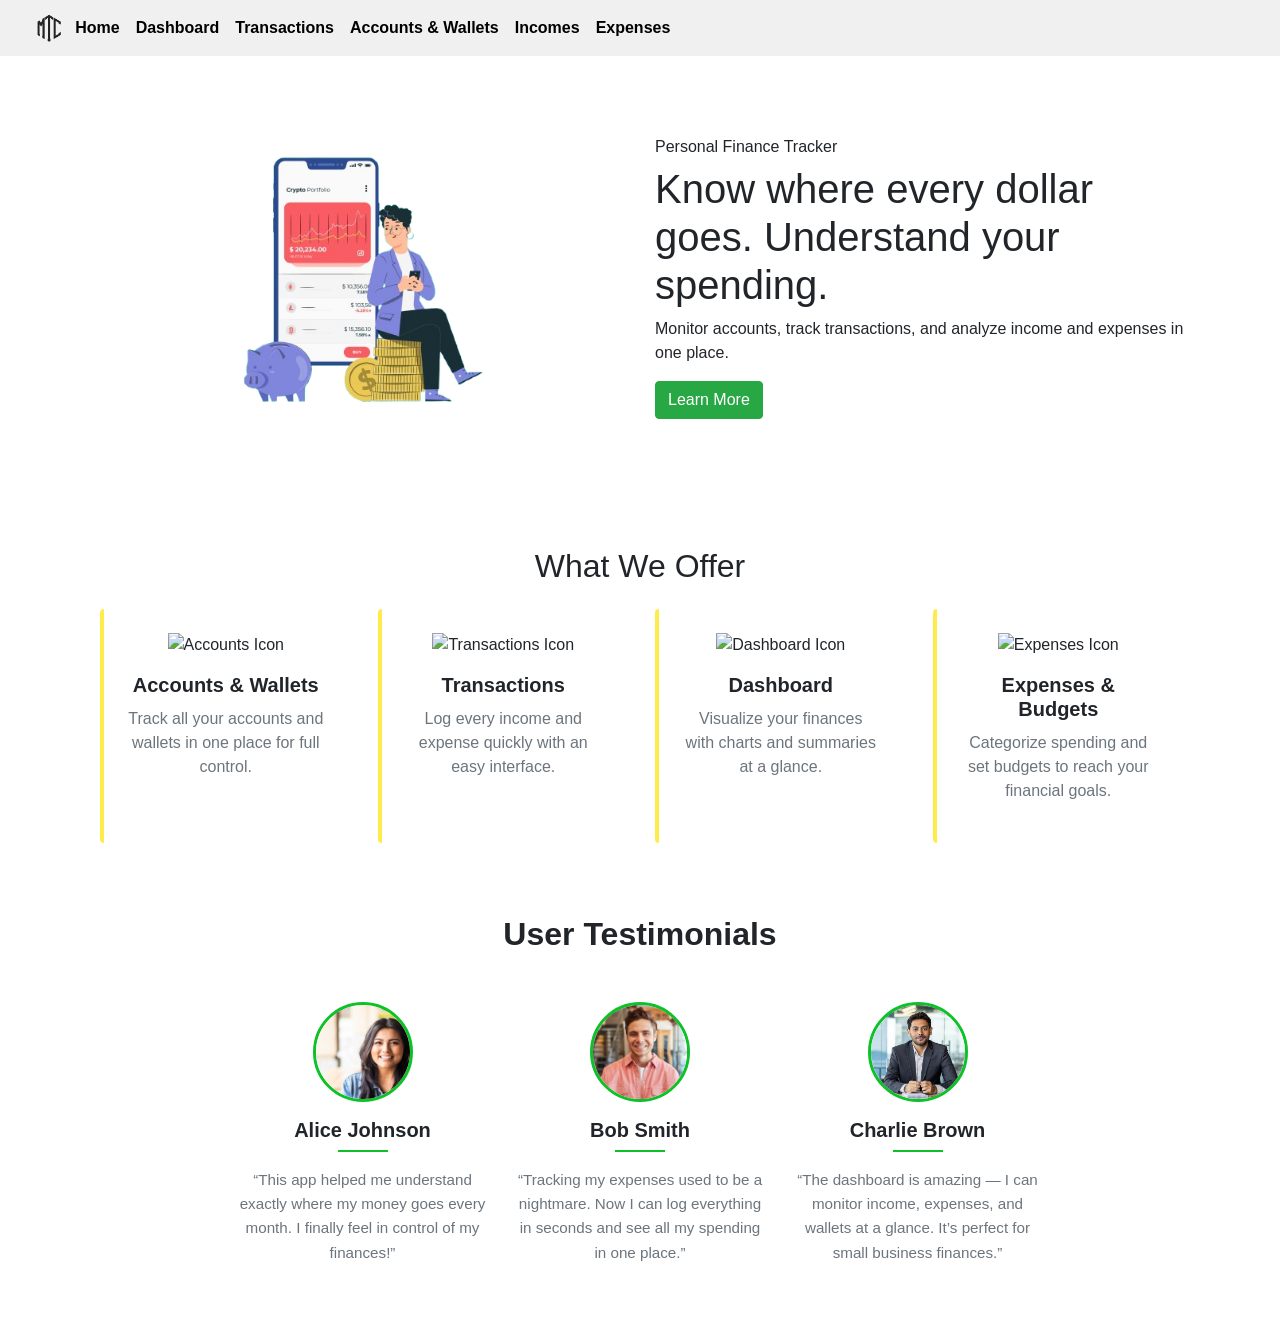
==== index.html @ c52a9e30 "merging home page" ====
<!DOCTYPE html>
<html lang="en">

<head>
    <meta charset="UTF-8">
    <meta name="viewport" content="width=device-width, initial-scale=1.0">
    <link rel="stylesheet" type="text/css" media="screen" href="asset/css/index.css" />
    <link rel="stylesheet" type="text/css" media="screen" href="asset/css/custom.css" />
    <link rel="stylesheet" href="https://stackpath.bootstrapcdn.com/bootstrap/4.2.1/css/bootstrap.min.css" />
    <link href="https://fonts.googleapis.com/css?family=Titillium+Web:400,600,700" rel="stylesheet" />
    <title>Personal Finance Tracker</title>
</head>

<body class="home-body">
    <header>
        <nav class="navbar navbar-expand-sm navbar-dark">
            <div class="container-fluid">
                <img src="/asset/img/logo.png" class="navbar-brand-img" alt="Logo">
                <button class="navbar-toggler" type="button" data-bs-toggle="collapse"
                    data-bs-target="#collapsibleNavbar">
                    <span class="navbar-toggler-icon"></span>
                </button>
                <div class="collapse navbar-collapse" id="collapsibleNavbar">
                    <ul class="navbar-nav">
                        <li class="nav-item">
                            <a class="nav-link" href="#">Home</a>
                        </li>
                        <li class="nav-item">
                            <a class="nav-link active" href="dashboard.html">Dashboard</a>
                        </li>
                        <li class="nav-item">
                            <a class="nav-link" href="transactions.html">Transactions</a>
                        </li>
                        <li>
                            <a class="nav-link" href="accountWallets.html">Accounts & Wallets</a>
                        </li>
                        <li class="nav-item">
                            <a class="nav-link" href="incomes.html">Incomes</a>
                        </li>
                        <li class="nav-item">
                            <a class="nav-link" href="expenses.html">Expenses</a>
                        </li>
                    </ul>
                </div>
            </div>
        </nav>
    </header>
    <script src="https://cdn.jsdelivr.net/npm/bootstrap@5.3.3/dist/js/bootstrap.bundle.min.js"></script>

    <section class="hero">
        <div class="container">
            <div class="row align-items-center">
                <div class="col-lg-6 hero-image">
                    <img src="asset/img/demo.png">
                </div>

                <div class="col-lg-6">
                    <h6>Personal Finance Tracker</h6>
                    <h1>Know where every dollar goes. Understand your<br>spending.</h1>
                    <p>Monitor accounts, track transactions, and analyze income and expenses in one place.</p>
                    <button type="button" class="btn btn-success rounded-pill learn-more-btn">Learn More</button>
                </div>
            </div>

            <!-- What We Offer Section -->
            <div class="container offer-container">
                <h2 class="mb-4 text-center">What We Offer</h2>

                <div class="row text-center">
                    <!-- Feature 1 -->
                    <div class="col-lg-3 col-md-6 mb-4">
                        <div class="offer-card shadow p-4 rounded h-100">
                            <img src="asset/img/icons/accounts.png" alt="Accounts Icon" class="mb-3" style="width:50px;">
                            <h5>Accounts & Wallets</h5>
                            <p class="text-muted">
                                Track all your accounts and wallets in one place for full control.
                            </p>
                        </div>
                    </div>

                    <!-- Feature 2 -->
                    <div class="col-lg-3 col-md-6 mb-4">
                        <div class="offer-card shadow p-4 rounded h-100">
                            <img src="asset/img/icons/transactions.png" alt="Transactions Icon" class="mb-3" style="width:50px;">
                            <h5>Transactions</h5>
                            <p class="text-muted">
                                Log every income and expense quickly with an easy interface.
                            </p>
                        </div>
                    </div>

                    <!-- Feature 3 -->
                    <div class="col-lg-3 col-md-6 mb-4">
                        <div class="offer-card shadow p-4 rounded h-100">
                            <img src="asset/img/icons/dashboard.png" alt="Dashboard Icon" class="mb-3" style="width:50px;">
                            <h5>Dashboard</h5>
                            <p class="text-muted">
                                Visualize your finances with charts and summaries at a glance.
                            </p>
                        </div>
                    </div>

                    <!-- Feature 4 -->
                    <div class="col-lg-3 col-md-6 mb-4">
                        <div class="offer-card shadow p-4 rounded h-100">
                            <img src="asset/img/icons/expenses.png" alt="Expenses Icon" class="mb-3" style="width:50px;">
                            <h5>Expenses & Budgets</h5>
                            <p class="text-muted">
                                Categorize spending and set budgets to reach your financial goals.
                            </p>
                        </div>
                    </div>
                </div>
            </div>

            <!-- User Testimonials Section -->
            <div class="container mt-5">
                <h2 class="section-title text-center mb-5">User Testimonials</h2>

                <div class="row justify-content-center">
                    <!-- Testimonial 1 -->
                    <div class="col-lg-3 col-md-6 text-center mb-5">
                        <img src="asset/img/user1.jpg" alt="Alice Johnson" class="testimonial-avatar mb-3">
                        <h5 class="testimonial-name mb-2">Alice Johnson</h5>
                        <hr class="testimonial-divider mx-auto">
                        <p class="testimonial-quote mt-3">
                            “This app helped me understand exactly where my money goes every month. I finally feel in control of my finances!”
                        </p>
                    </div>

                    <!-- Testimonial 2 -->
                    <div class="col-lg-3 col-md-6 text-center mb-5">
                        <img src="asset/img/user2.jpg" alt="Bob Smith" class="testimonial-avatar mb-3">
                        <h5 class="testimonial-name mb-2">Bob Smith</h5>
                        <hr class="testimonial-divider mx-auto">
                        <p class="testimonial-quote mt-3">
                            “Tracking my expenses used to be a nightmare. Now I can log everything in seconds and see all my spending in one place.”
                        </p>
                    </div>

                    <!-- Testimonial 3 -->
                    <div class="col-lg-3 col-md-6 text-center mb-5">
                        <img src="asset/img/user3.jpg" alt="Charlie Brown" class="testimonial-avatar mb-3">
                        <h5 class="testimonial-name mb-2">Charlie Brown</h5>
                        <hr class="testimonial-divider mx-auto">
                        <p class="testimonial-quote mt-3">
                            “The dashboard is amazing — I can monitor income, expenses, and wallets at a glance. It’s perfect for small business finances.”
                        </p>
                    </div>
                </div>
            </div>
    </section>
</body>

</html>
---- asset/css/index.css ----
.home-body {
    min-height: 100vh;
    /* background: linear-gradient(to bottom, #f5d819 20%, #ffffff 100%); */
}

.hero {
    margin-top: 5%;
    min-height: 85vh;
    display: flex;
    align-items: center;
}

.hero-text h6 {
    text-transform: uppercase;
    letter-spacing: 2px;
    font-size: 14px;
}

.hero-text h1 {
    font-size: 48px;
    margin: 20px 0;
    color: #222;
}

.hero-text p {
    font-size: 18px;
    color: #555;
}

.hero-btn {
    margin-top: 20px;
    padding: 12px 28px;
    border-radius: 30px;
}

.hero-image img {
    width: 100%;
    max-width: 500px;
    display: block;
    margin: auto;
}

.learn-more-btn {
    font-weight: 500 !important;
}

.user-testimony {
    background-color: white;
    height: 200px;
}

.user-testimony h5 {
    font-weight: 600;
    margin-bottom: 10px;
}

.user-testimony p {
    font-size: 0.95rem;
    line-height: 1.5;
}

.testimony-container,
.offer-container {
    margin-top: 10%;
}

.testimony-container {
    margin-bottom: 10%;
}

.offer-card {
    border-left: 4px solid #fee930dd;
}

.offer-card h5 {
    font-weight: 700;
    margin-bottom: 10px;
}

/* Section Title */
.section-title {
    font-weight: 700;
}

/* Avatar Images */
.testimonial-avatar {
    width: 100px;
    height: 100px;
    object-fit: cover;
    border-radius: 50%;
    border: 3px solid #0cc228;
}

/* Name */
.testimonial-name {
    font-weight: 600;
    transition: color 0.3s;
}

/* Divider */
.testimonial-divider {
    width: 50px;
    border-top: 2px solid #0cc228;
    margin: 0 auto;
}

/* Quote */
.testimonial-quote {
    font-size: 0.95rem;
    line-height: 1.6;
    color: #6c757d;
}
---- asset/css/custom.css ----
html,
body {
    height: 100%;
}

body {
    background-color: #eff4f7;
    color: #777;
    font-family: 'Titillium Web', Arial, Helvetica, sans-serif;
}

h1,
h2,
h3,
h4,
h5,
h6,
strong {
    font-weight: 600;
}

.content-area {
    margin: 0 auto;
}

#topnav {
    background: #37474f;
    height: 60px;
    display: flex;
    flex-direction: row;
    align-items: center;
    font-size: 14px;
}

.admin-menu {
    color: #fff;
    font-size: 16px;
    display: flex;
    justify-content: center;
    align-items: center;
    padding: 15px;
    flex: 0.05 0 0;
}

.logo {
    display: flex;
    flex-direction: row;
    align-items: center;
    flex: 1 0 0;
}

.logo-t {
    width: 32px;
    height: 32px;
    border: 2px solid #26c6da;
    text-align: center;
    line-height: 28px;
    border-radius: 50%;
    margin-right: 15px;
    margin-left: 5px;
    padding-left: 3px;
}

.search-bar {
    flex: 2 0 0;
    align-items: center;
    justify-content: space-between;
    background: #232e34;
    overflow: hidden;
    display: flex;
    height: 36px;
    border-radius: 35px;
    color: rgba(255, 255, 255, 0.5);
}

.search-bar-dropdown {
    flex: 1 0 0;
    height: 40px;
    line-height: 40px;
    padding: 0 18px;
    margin-right: 15px;
    background: #2c393f;
}

.search-bar-input {
    flex: 2 0 0;
    display: flex;
    justify-content: flex-end;
    padding: 0 18px;
    line-height: 40px;
    align-items: center;
}

.search-bar-input input[type='text'] {
    width: 100%;
    background: transparent;
    border: 0;
    color: rgba(255, 255, 255, 0.5);
}

.search-bar-input input:focus {
    outline: none;
}

.box.banana_map {
    color: #fff;
    background: #eff4f7;
    padding: 0;
    box-shadow: none;
}

.box.banana_map .title {
    padding-top: 40px;
    padding-left: 25px;
    font-size: 16px;
}

.box.banana_map .subtitle {
    font-weight: 700;
    padding-top: 10px;
    padding-left: 25px;
    font-size: 22px;
}

.box {
    max-height: 444px;
    box-shadow: 0px 1px 22px -12px #607d8b;
    background-color: #fff;
    padding: 25px 35px 25px 30px;
}

.box .banana {
    min-height: 404px;
    background-image: url('img/banana.png');
    background-size: cover;
}

.box .map {
    min-height: 404px;
    background-image: url('img/map.png');
    background-size: cover;
}

.box .cog-icon {
    cursor: pointer;
    position: absolute;
    right: 55px;
    top: 25px;
    z-index: 10;
}

.navbar {
    background-color: #f0f0f0 !important;
}

.nav-link {
    color: #000000 !important;
    font-weight: bold;
}

.navbar-brand-img {
    height: 36px;
    width: auto;
    display: inline-block;
}
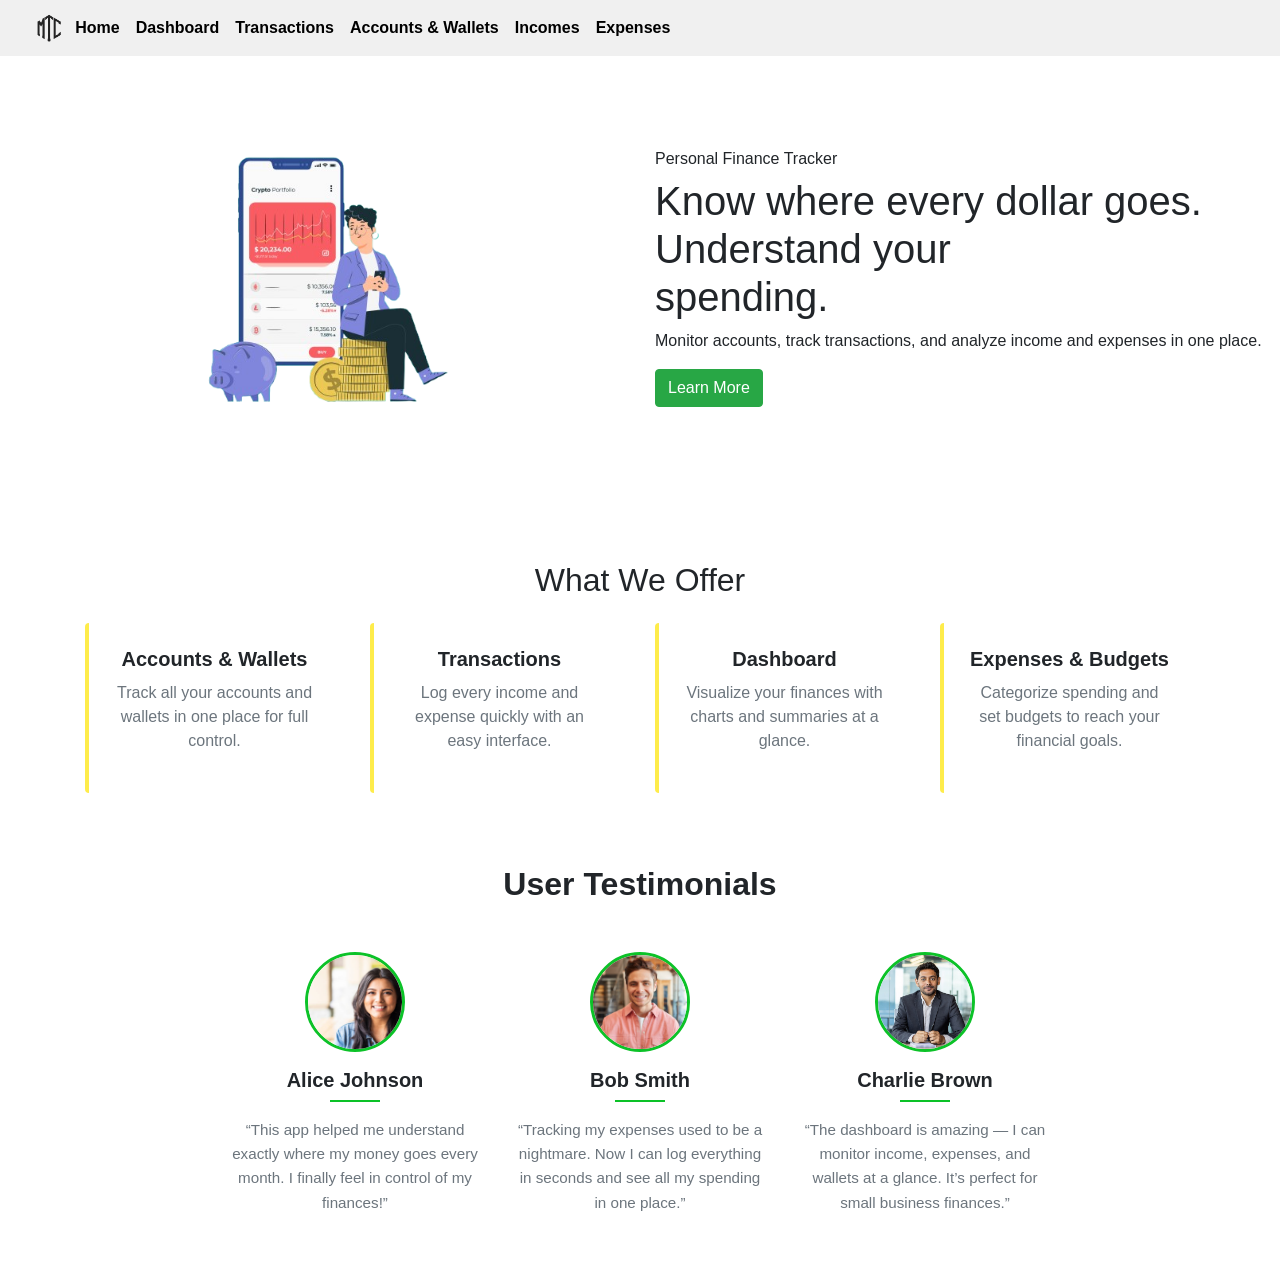
==== commit 11829c6a: "Removed images from what we offer section" ====
--- a/index.html
+++ b/index.html
@@ -48,7 +48,7 @@
     <script src="https://cdn.jsdelivr.net/npm/bootstrap@5.3.3/dist/js/bootstrap.bundle.min.js"></script>
 
     <section class="hero">
-        <div class="container">
+        <div class="container-fluid">
             <div class="row align-items-center">
                 <div class="col-lg-6 hero-image">
                     <img src="asset/img/demo.png">
@@ -70,7 +70,6 @@
                     <!-- Feature 1 -->
                     <div class="col-lg-3 col-md-6 mb-4">
                         <div class="offer-card shadow p-4 rounded h-100">
-                            <img src="asset/img/icons/accounts.png" alt="Accounts Icon" class="mb-3" style="width:50px;">
                             <h5>Accounts & Wallets</h5>
                             <p class="text-muted">
                                 Track all your accounts and wallets in one place for full control.
@@ -81,7 +80,6 @@
                     <!-- Feature 2 -->
                     <div class="col-lg-3 col-md-6 mb-4">
                         <div class="offer-card shadow p-4 rounded h-100">
-                            <img src="asset/img/icons/transactions.png" alt="Transactions Icon" class="mb-3" style="width:50px;">
                             <h5>Transactions</h5>
                             <p class="text-muted">
                                 Log every income and expense quickly with an easy interface.
@@ -92,7 +90,6 @@
                     <!-- Feature 3 -->
                     <div class="col-lg-3 col-md-6 mb-4">
                         <div class="offer-card shadow p-4 rounded h-100">
-                            <img src="asset/img/icons/dashboard.png" alt="Dashboard Icon" class="mb-3" style="width:50px;">
                             <h5>Dashboard</h5>
                             <p class="text-muted">
                                 Visualize your finances with charts and summaries at a glance.
@@ -103,7 +100,6 @@
                     <!-- Feature 4 -->
                     <div class="col-lg-3 col-md-6 mb-4">
                         <div class="offer-card shadow p-4 rounded h-100">
-                            <img src="asset/img/icons/expenses.png" alt="Expenses Icon" class="mb-3" style="width:50px;">
                             <h5>Expenses & Budgets</h5>
                             <p class="text-muted">
                                 Categorize spending and set budgets to reach your financial goals.
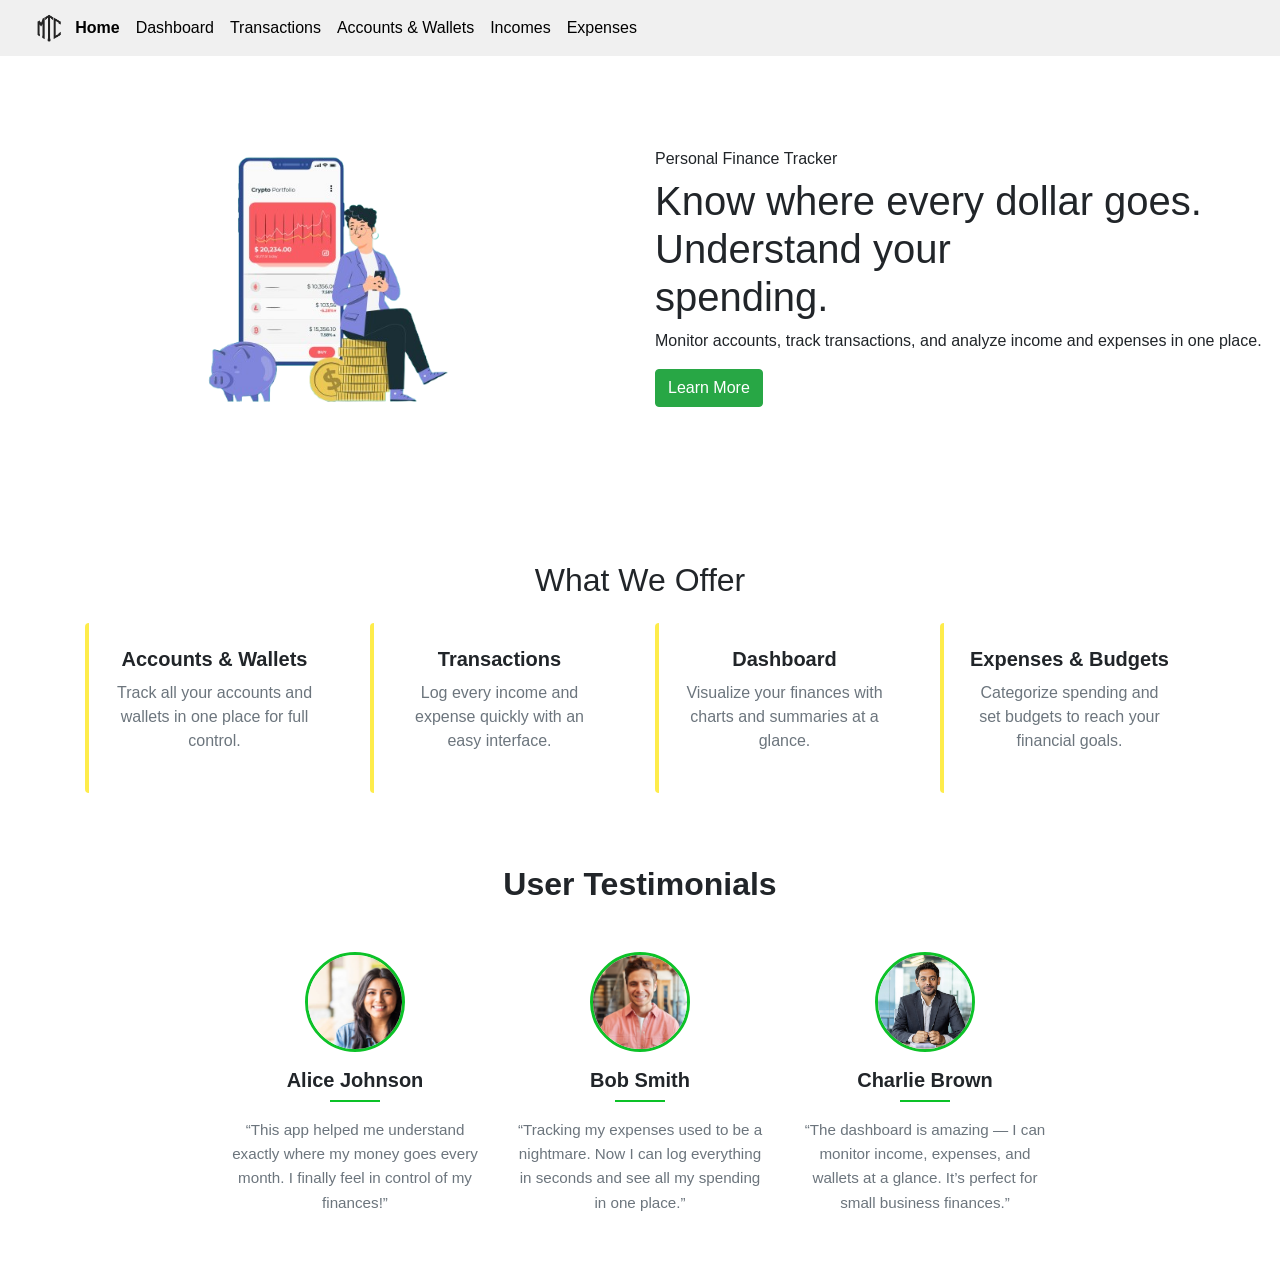
==== commit e2aaf27d: "Completed expenses pg and fixec home pg" ====
--- a/index.html
+++ b/index.html
@@ -23,10 +23,10 @@
                 <div class="collapse navbar-collapse" id="collapsibleNavbar">
                     <ul class="navbar-nav">
                         <li class="nav-item">
-                            <a class="nav-link" href="#">Home</a>
+                            <a class="nav-link active" href="#">Home</a>
                         </li>
                         <li class="nav-item">
-                            <a class="nav-link active" href="dashboard.html">Dashboard</a>
+                            <a class="nav-link" href="dashboard.html">Dashboard</a>
                         </li>
                         <li class="nav-item">
                             <a class="nav-link" href="transactions.html">Transactions</a>
--- a/asset/css/custom.css
+++ b/asset/css/custom.css
@@ -155,7 +155,10 @@
 
 .nav-link {
     color: #000000 !important;
-    font-weight: bold;
+}
+
+.nav-link.active {
+    font-weight: 600;
 }
 
 .navbar-brand-img {
@@ -163,3 +166,140 @@
     width: auto;
     display: inline-block;
 }
+
+#monthly-earnings-chart #apexcharts-canvas {
+    position: relative;
+}
+
+#monthly-earnings-chart #apexcharts-canvas:after {
+    content: '';
+    position: absolute;
+    left: 0;
+    right: 58%;
+    top: 0;
+    bottom: 0;
+    background: #24bdd3;
+    opacity: 0.65;
+}
+
+#monthly-earnings-chart #apexcharts-title-text {
+    font-weight: 600;
+}
+
+#monthly-earnings-chart #apexcharts-subtitle-text {
+    font-weight: 700;
+}
+
+.monthly-earnings-text {
+    position: absolute;
+    left: 70px;
+    top: 187px;
+    color: #fff;
+    z-index: 10;
+}
+
+.monthly-earnings-text h6 {
+    font-size: 16px;
+}
+
+.chart-title h5 {
+    font-size: 18px;
+    color: rgba(51, 51, 51, 1);
+    margin-bottom: 38px;
+}
+
+.sparkboxes .box {
+    padding: 3px 0 0 0;
+    position: relative;
+}
+
+#spark1,
+#spark2,
+#spark3,
+#spark4 {
+    position: relative;
+    padding-top: 15px;
+}
+
+/* overrides */
+.sparkboxes #apexcharts-subtitle-text {
+    fill: #8799a2 !important;
+}
+
+.spinner-border {
+    display: none;
+}
+
+@media screen and (max-width: 760px) {
+    #topnav {
+        flex-wrap: wrap;
+    }
+
+    .admin-menu {
+        flex-basis: 20%;
+    }
+
+    .logo {
+        justify-content: flex-end;
+        padding-right: 10px;
+        flex-basis: 80%;
+    }
+
+    .topnav-rightmenu,
+    .search-bar {
+        display: none;
+    }
+
+    .monthly-earnings-text {
+        left: 30px;
+    }
+
+    .box {
+        padding: 25px 0;
+    }
+}
+
+/* Soft badge base style */
+.soft-badge {
+    display: inline-block;
+    padding: 4px 12px;
+    border-radius: 999px;
+    font-size: 0.85rem;
+    font-weight: 600;
+    line-height: 1.2;
+    text-align: center;
+    white-space: nowrap;
+}
+/* Badge color variations */
+.yellow-badge {
+    background-color: #fff4cc;
+    color: #9a6b00;
+}
+.blue-badge {
+    background-color: #dbeafe;
+    color: #1d4ed8;
+}
+.green-badge {
+    background-color: #dcfce7;
+    color: #15803d;
+}
+.pink-badge {
+    background-color: #fce7f3;
+    color: #be185d;
+}
+.purple-badge {
+    background-color: #ede9fe;
+    color: #7c3aed;
+}
+.gold-badge {
+    background-color: #fef3c7;
+    color: #b45309;
+}
+.red-badge {
+    background-color: #fee2e2;
+    color: #b91c1c;
+}
+.gray-badge {
+    background-color: #f3f4f6;
+    color: #4b5563;
+}
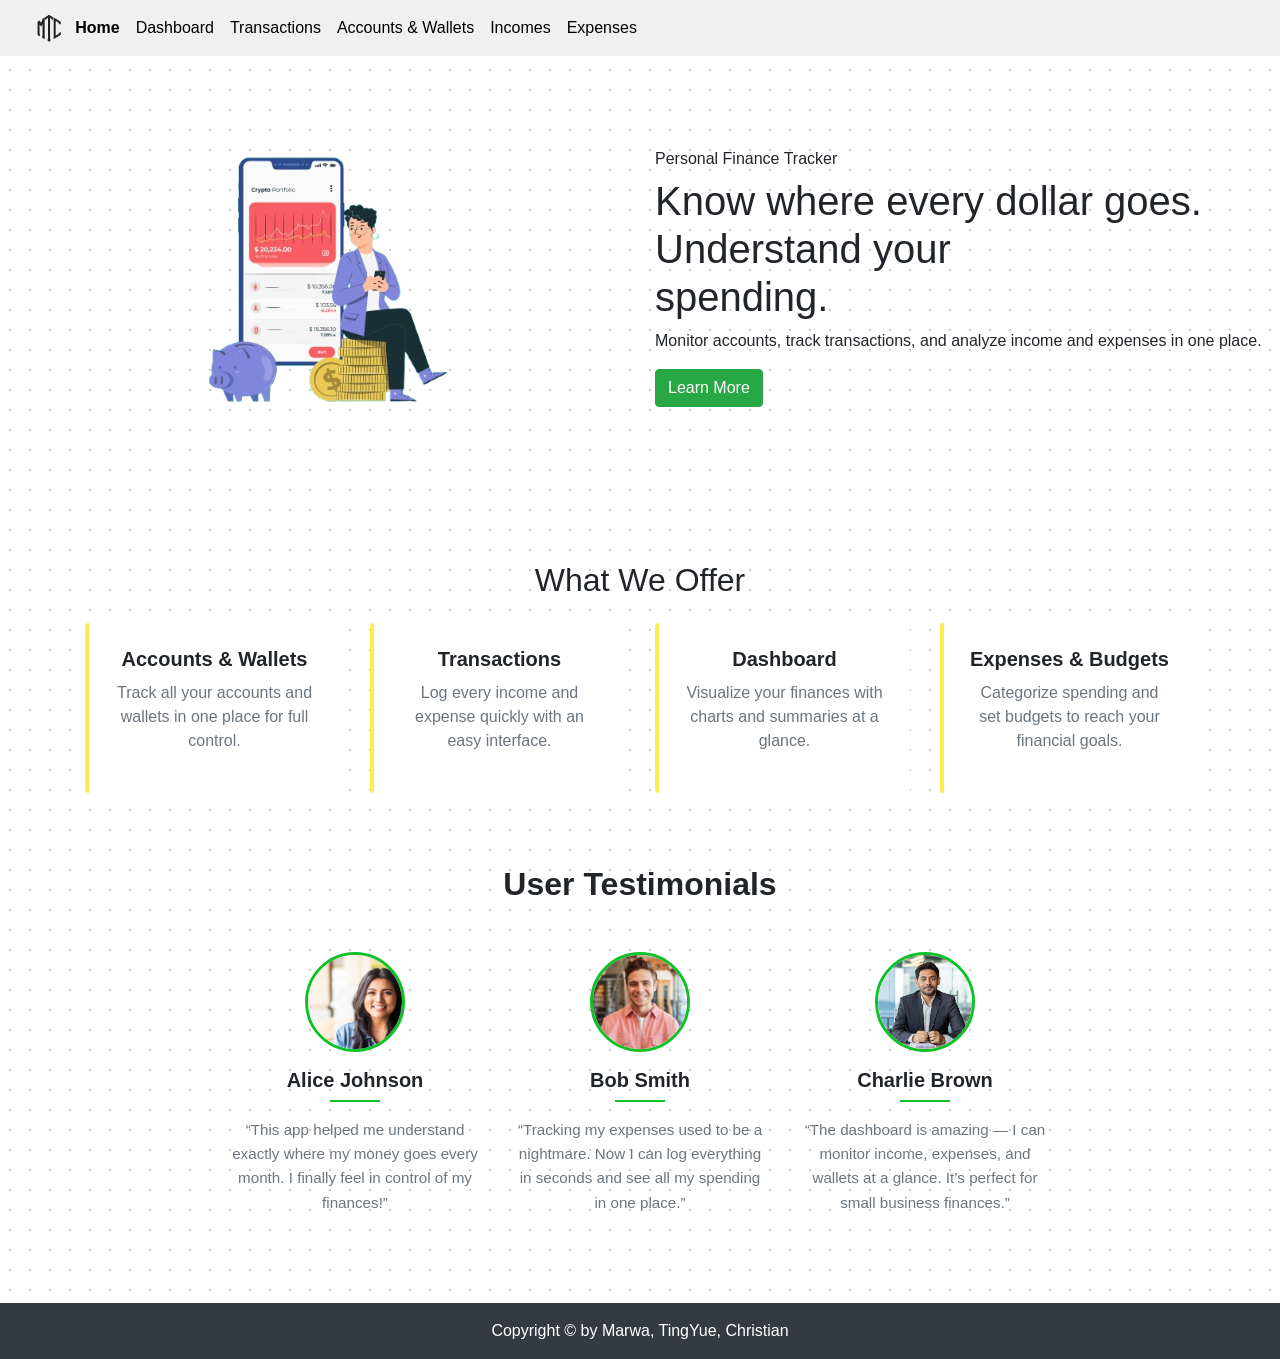
==== commit 1a6eccbd: "Added footer, and made minor design changes" ====
--- a/index.html
+++ b/index.html
@@ -58,18 +58,18 @@
                     <h6>Personal Finance Tracker</h6>
                     <h1>Know where every dollar goes. Understand your<br>spending.</h1>
                     <p>Monitor accounts, track transactions, and analyze income and expenses in one place.</p>
-                    <button type="button" class="btn btn-success rounded-pill learn-more-btn">Learn More</button>
+                    <button type="button" class="btn btn-success rounded-pill learn-more-btn" onclick="document.getElementById('what-we-offer').scrollIntoView({ behavior: 'smooth' });">Learn More</button>
                 </div>
             </div>
 
             <!-- What We Offer Section -->
-            <div class="container offer-container">
+            <div id="what-we-offer" class="container offer-container">
                 <h2 class="mb-4 text-center">What We Offer</h2>
 
                 <div class="row text-center">
                     <!-- Feature 1 -->
                     <div class="col-lg-3 col-md-6 mb-4">
-                        <div class="offer-card shadow p-4 rounded h-100">
+                        <div class="offer-card shadow p-4 rounded h-100 bg-white">
                             <h5>Accounts & Wallets</h5>
                             <p class="text-muted">
                                 Track all your accounts and wallets in one place for full control.
@@ -79,7 +79,7 @@
 
                     <!-- Feature 2 -->
                     <div class="col-lg-3 col-md-6 mb-4">
-                        <div class="offer-card shadow p-4 rounded h-100">
+                        <div class="offer-card shadow p-4 rounded h-100 bg-white">
                             <h5>Transactions</h5>
                             <p class="text-muted">
                                 Log every income and expense quickly with an easy interface.
@@ -89,7 +89,7 @@
 
                     <!-- Feature 3 -->
                     <div class="col-lg-3 col-md-6 mb-4">
-                        <div class="offer-card shadow p-4 rounded h-100">
+                        <div class="offer-card shadow p-4 rounded h-100 bg-white">
                             <h5>Dashboard</h5>
                             <p class="text-muted">
                                 Visualize your finances with charts and summaries at a glance.
@@ -99,7 +99,7 @@
 
                     <!-- Feature 4 -->
                     <div class="col-lg-3 col-md-6 mb-4">
-                        <div class="offer-card shadow p-4 rounded h-100">
+                        <div class="offer-card shadow p-4 rounded h-100 bg-white">
                             <h5>Expenses & Budgets</h5>
                             <p class="text-muted">
                                 Categorize spending and set budgets to reach your financial goals.
@@ -146,6 +146,13 @@
                 </div>
             </div>
     </section>
+
+    <!-- Footer -->
+    <footer class="bg-dark text-center text-white py-3 mt-4">
+        <div class="container">
+            Copyright &copy; by Marwa, TingYue, Christian
+        </div>
+    </footer>
 </body>
 
 </html>
--- a/asset/css/index.css
+++ b/asset/css/index.css
@@ -1,6 +1,8 @@
 .home-body {
     min-height: 100vh;
-    /* background: linear-gradient(to bottom, #f5d819 20%, #ffffff 100%); */
+    background-color: white;
+    background-image: radial-gradient(#ccc 1px, transparent 1px);
+    background-size: 20px 20px; /* distance between dots */
 }
 
 .hero {
--- a/asset/css/custom.css
+++ b/asset/css/custom.css
@@ -166,99 +166,6 @@
     width: auto;
     display: inline-block;
 }
-
-#monthly-earnings-chart #apexcharts-canvas {
-    position: relative;
-}
-
-#monthly-earnings-chart #apexcharts-canvas:after {
-    content: '';
-    position: absolute;
-    left: 0;
-    right: 58%;
-    top: 0;
-    bottom: 0;
-    background: #24bdd3;
-    opacity: 0.65;
-}
-
-#monthly-earnings-chart #apexcharts-title-text {
-    font-weight: 600;
-}
-
-#monthly-earnings-chart #apexcharts-subtitle-text {
-    font-weight: 700;
-}
-
-.monthly-earnings-text {
-    position: absolute;
-    left: 70px;
-    top: 187px;
-    color: #fff;
-    z-index: 10;
-}
-
-.monthly-earnings-text h6 {
-    font-size: 16px;
-}
-
-.chart-title h5 {
-    font-size: 18px;
-    color: rgba(51, 51, 51, 1);
-    margin-bottom: 38px;
-}
-
-.sparkboxes .box {
-    padding: 3px 0 0 0;
-    position: relative;
-}
-
-#spark1,
-#spark2,
-#spark3,
-#spark4 {
-    position: relative;
-    padding-top: 15px;
-}
-
-/* overrides */
-.sparkboxes #apexcharts-subtitle-text {
-    fill: #8799a2 !important;
-}
-
-.spinner-border {
-    display: none;
-}
-
-@media screen and (max-width: 760px) {
-    #topnav {
-        flex-wrap: wrap;
-    }
-
-    .admin-menu {
-        flex-basis: 20%;
-    }
-
-    .logo {
-        justify-content: flex-end;
-        padding-right: 10px;
-        flex-basis: 80%;
-    }
-
-    .topnav-rightmenu,
-    .search-bar {
-        display: none;
-    }
-
-    .monthly-earnings-text {
-        left: 30px;
-    }
-
-    .box {
-        padding: 25px 0;
-    }
-}
-
 /* Soft badge base style */
 .soft-badge {
     display: inline-block;
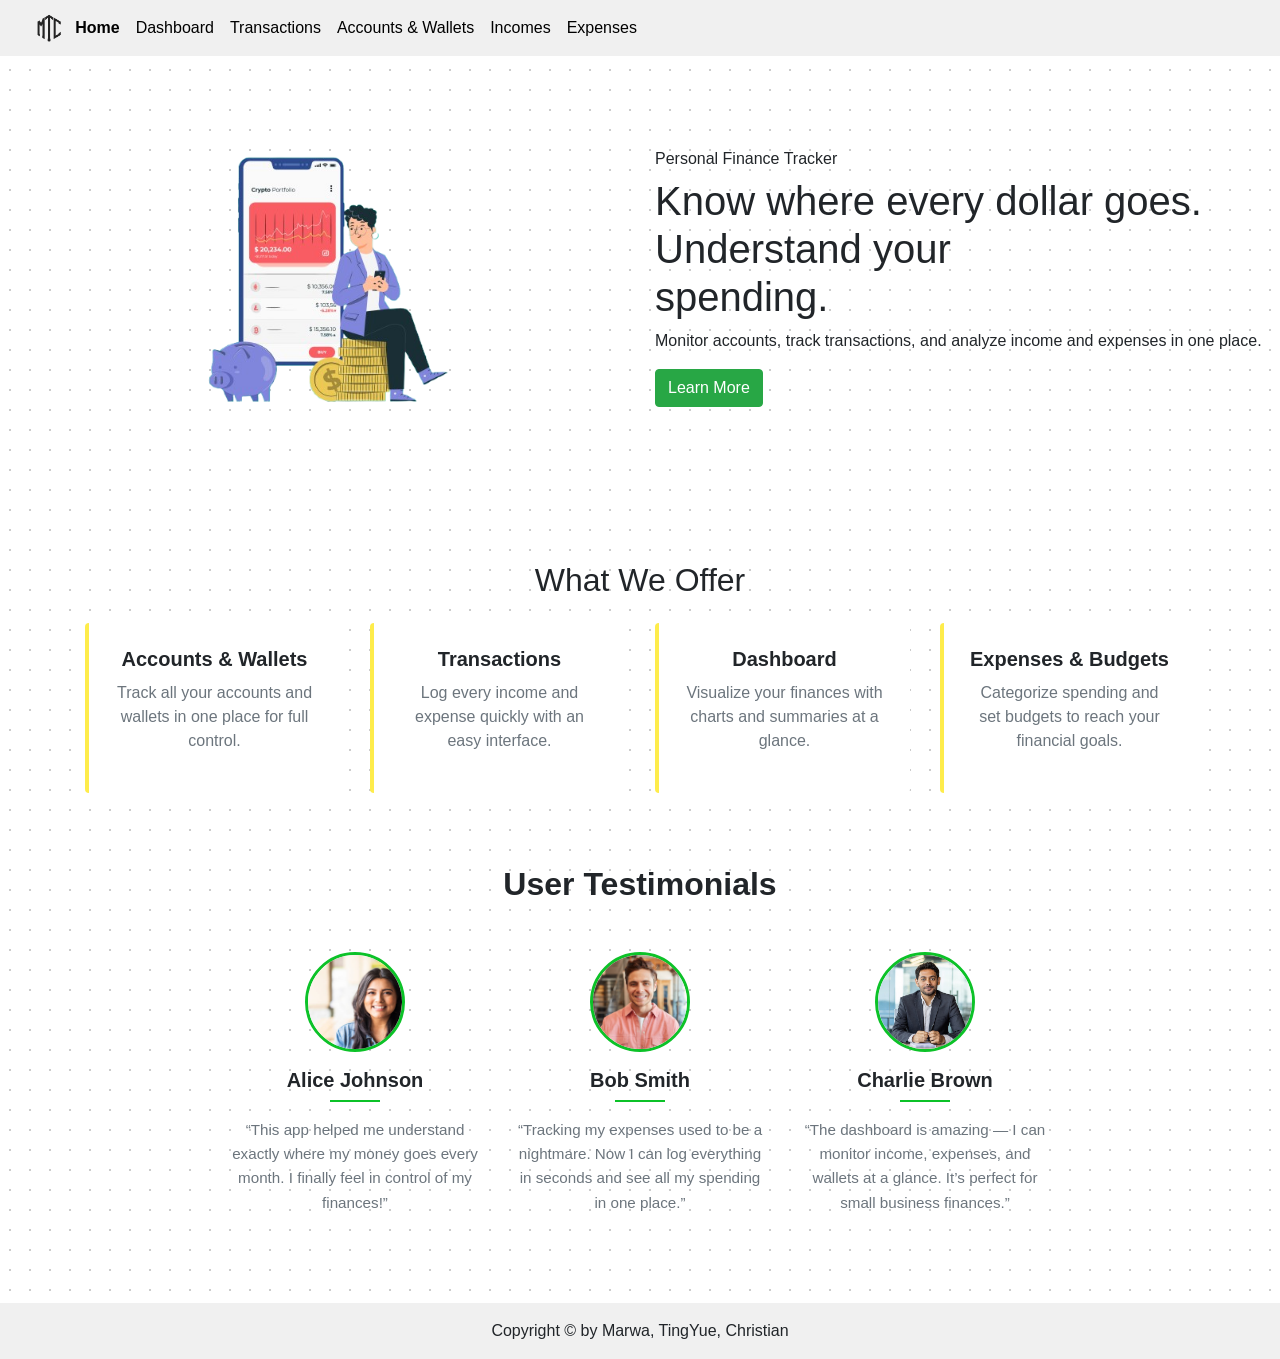
==== commit e3bc3972: "Added footer to all screens" ====
--- a/index.html
+++ b/index.html
@@ -148,7 +148,7 @@
     </section>
 
     <!-- Footer -->
-    <footer class="bg-dark text-center text-white py-3 mt-4">
+    <footer class="footer text-center text-black py-3 mt-4">
         <div class="container">
             Copyright &copy; by Marwa, TingYue, Christian
         </div>
--- a/asset/css/custom.css
+++ b/asset/css/custom.css
@@ -1,22 +1,7 @@
-html,
-body {
-    height: 100%;
-}
-
 body {
     background-color: #eff4f7;
     color: #777;
     font-family: 'Titillium Web', Arial, Helvetica, sans-serif;
-}
-
-h1,
-h2,
-h3,
-h4,
-h5,
-h6,
-strong {
-    font-weight: 600;
 }
 
 .content-area {
@@ -32,16 +17,6 @@
     font-size: 14px;
 }
 
-.admin-menu {
-    color: #fff;
-    font-size: 16px;
-    display: flex;
-    justify-content: center;
-    align-items: center;
-    padding: 15px;
-    flex: 0.05 0 0;
-}
-
 .logo {
     display: flex;
     flex-direction: row;
@@ -49,107 +24,8 @@
     flex: 1 0 0;
 }
 
-.logo-t {
-    width: 32px;
-    height: 32px;
-    border: 2px solid #26c6da;
-    text-align: center;
-    line-height: 28px;
-    border-radius: 50%;
-    margin-right: 15px;
-    margin-left: 5px;
-    padding-left: 3px;
-}
-
-.search-bar {
-    flex: 2 0 0;
-    align-items: center;
-    justify-content: space-between;
-    background: #232e34;
-    overflow: hidden;
-    display: flex;
-    height: 36px;
-    border-radius: 35px;
-    color: rgba(255, 255, 255, 0.5);
-}
-
-.search-bar-dropdown {
-    flex: 1 0 0;
-    height: 40px;
-    line-height: 40px;
-    padding: 0 18px;
-    margin-right: 15px;
-    background: #2c393f;
-}
-
-.search-bar-input {
-    flex: 2 0 0;
-    display: flex;
-    justify-content: flex-end;
-    padding: 0 18px;
-    line-height: 40px;
-    align-items: center;
-}
-
-.search-bar-input input[type='text'] {
-    width: 100%;
-    background: transparent;
-    border: 0;
-    color: rgba(255, 255, 255, 0.5);
-}
-
-.search-bar-input input:focus {
-    outline: none;
-}
-
-.box.banana_map {
-    color: #fff;
-    background: #eff4f7;
-    padding: 0;
-    box-shadow: none;
-}
-
-.box.banana_map .title {
-    padding-top: 40px;
-    padding-left: 25px;
-    font-size: 16px;
-}
-
-.box.banana_map .subtitle {
-    font-weight: 700;
-    padding-top: 10px;
-    padding-left: 25px;
-    font-size: 22px;
-}
-
-.box {
-    max-height: 444px;
-    box-shadow: 0px 1px 22px -12px #607d8b;
-    background-color: #fff;
-    padding: 25px 35px 25px 30px;
-}
-
-.box .banana {
-    min-height: 404px;
-    background-image: url('img/banana.png');
-    background-size: cover;
-}
-
-.box .map {
-    min-height: 404px;
-    background-image: url('img/map.png');
-    background-size: cover;
-}
-
-.box .cog-icon {
-    cursor: pointer;
-    position: absolute;
-    right: 55px;
-    top: 25px;
-    z-index: 10;
-}
-
-.navbar {
+.navbar,
+.footer {
     background-color: #f0f0f0 !important;
 }
 
@@ -166,46 +42,51 @@
     width: auto;
     display: inline-block;
 }
-/* Soft badge base style */
+
 .soft-badge {
     display: inline-block;
-    padding: 4px 12px;
+    padding: 7px 10px;
     border-radius: 999px;
-    font-size: 0.85rem;
+    font-size: 0.8rem;
     font-weight: 600;
-    line-height: 1.2;
-    text-align: center;
-    white-space: nowrap;
 }
+
+.pink-badge {
+    background-color: #fde2ef;
+    color: #be185d;
+}
+
 /* Badge color variations */
 .yellow-badge {
     background-color: #fff4cc;
     color: #9a6b00;
 }
+
 .blue-badge {
     background-color: #dbeafe;
     color: #1d4ed8;
 }
+
 .green-badge {
     background-color: #dcfce7;
     color: #15803d;
 }
-.pink-badge {
-    background-color: #fce7f3;
-    color: #be185d;
-}
+
 .purple-badge {
     background-color: #ede9fe;
     color: #7c3aed;
 }
+
 .gold-badge {
     background-color: #fef3c7;
     color: #b45309;
 }
+
 .red-badge {
     background-color: #fee2e2;
     color: #b91c1c;
 }
+
 .gray-badge {
     background-color: #f3f4f6;
     color: #4b5563;
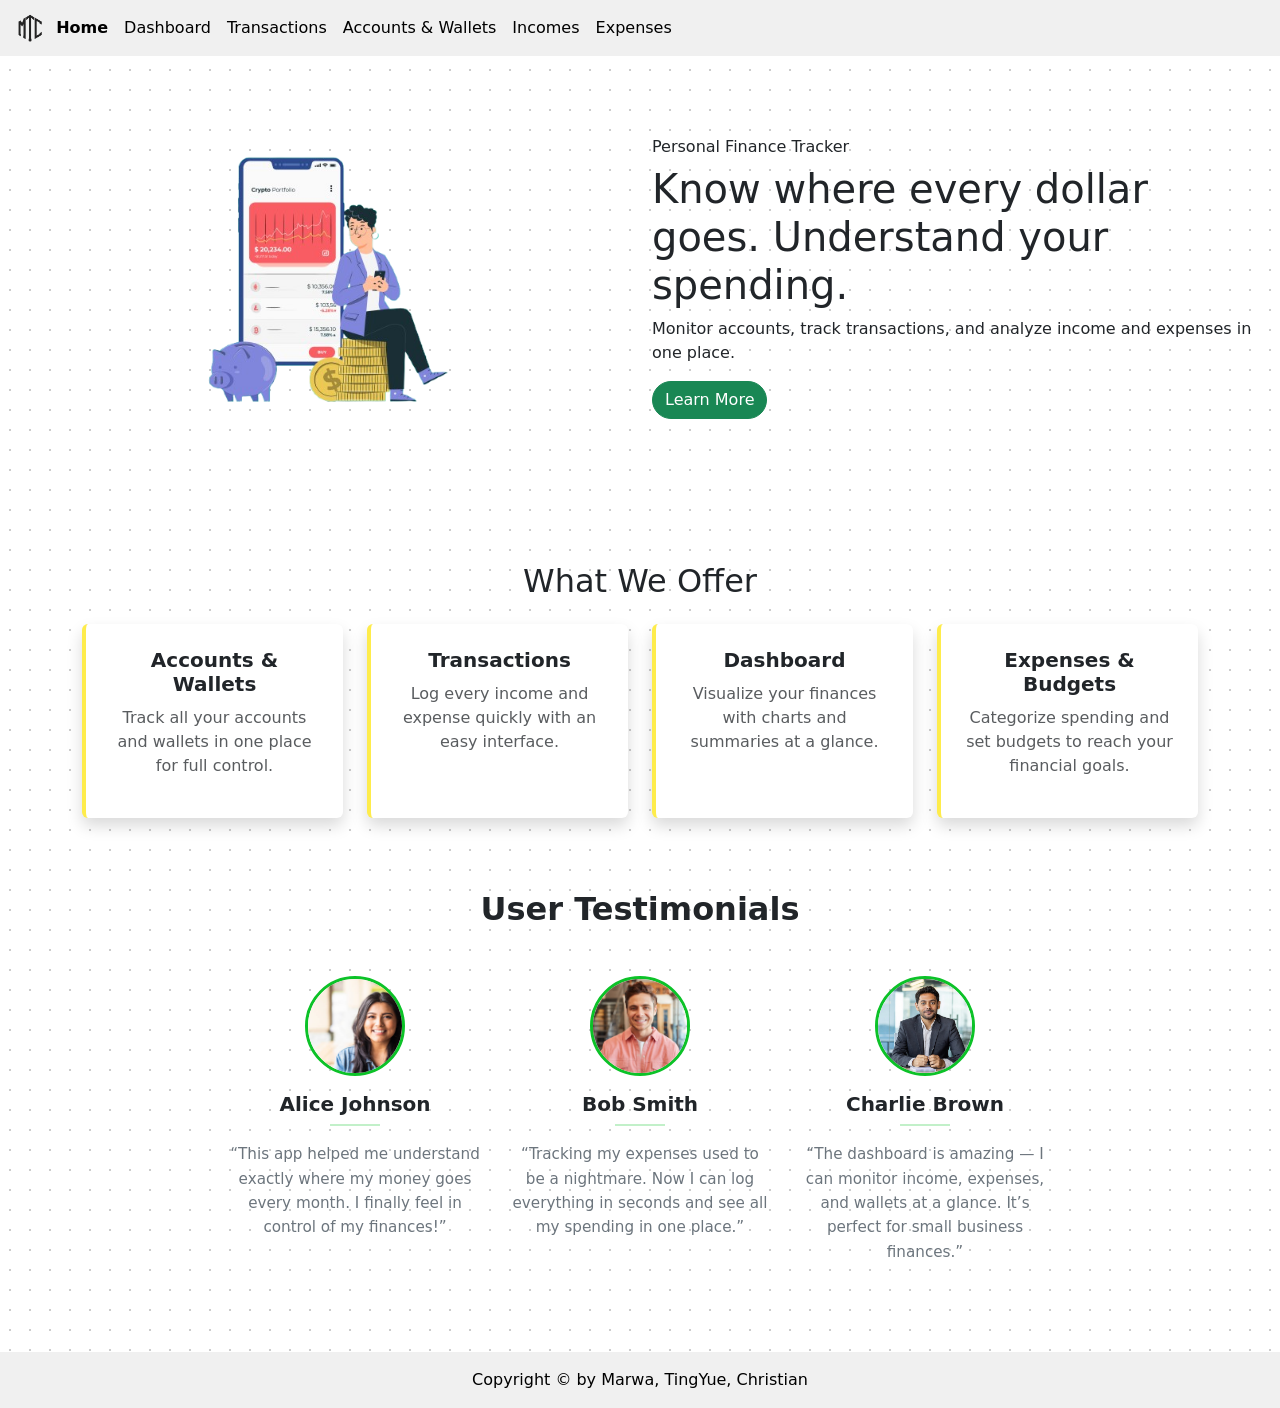
==== commit 6a378eec: "finished fixing aligment issue" ====
--- a/index.html
+++ b/index.html
@@ -6,7 +6,7 @@
     <meta name="viewport" content="width=device-width, initial-scale=1.0">
     <link rel="stylesheet" type="text/css" media="screen" href="asset/css/index.css" />
     <link rel="stylesheet" type="text/css" media="screen" href="asset/css/custom.css" />
-    <link rel="stylesheet" href="https://stackpath.bootstrapcdn.com/bootstrap/4.2.1/css/bootstrap.min.css" />
+    <link href="https://cdn.jsdelivr.net/npm/bootstrap@5.3.3/dist/css/bootstrap.min.css" rel="stylesheet" />
     <link href="https://fonts.googleapis.com/css?family=Titillium+Web:400,600,700" rel="stylesheet" />
     <title>Personal Finance Tracker</title>
 </head>
@@ -15,7 +15,7 @@
     <header>
         <nav class="navbar navbar-expand-sm navbar-dark">
             <div class="container-fluid">
-                <img src="/asset/img/logo.png" class="navbar-brand-img" alt="Logo">
+                <img src="/asset/img/logo.png" class="navbar-brand-img" alt="Logo" />
                 <button class="navbar-toggler" type="button" data-bs-toggle="collapse"
                     data-bs-target="#collapsibleNavbar">
                     <span class="navbar-toggler-icon"></span>
@@ -23,10 +23,10 @@
                 <div class="collapse navbar-collapse" id="collapsibleNavbar">
                     <ul class="navbar-nav">
                         <li class="nav-item">
-                            <a class="nav-link active" href="#">Home</a>
+                            <a class="nav-link active" href="index.html">Home</a>
                         </li>
-                        <li class="nav-item">
-                            <a class="nav-link" href="dashboard.html">Dashboard</a>
+                        <li class="nav-item active">
+                            <a class="nav-link " href="dashboard.html">Dashboard</a>
                         </li>
                         <li class="nav-item">
                             <a class="nav-link" href="transactions.html">Transactions</a>
@@ -58,7 +58,9 @@
                     <h6>Personal Finance Tracker</h6>
                     <h1>Know where every dollar goes. Understand your<br>spending.</h1>
                     <p>Monitor accounts, track transactions, and analyze income and expenses in one place.</p>
-                    <button type="button" class="btn btn-success rounded-pill learn-more-btn" onclick="document.getElementById('what-we-offer').scrollIntoView({ behavior: 'smooth' });">Learn More</button>
+                    <button type="button" class="btn btn-success rounded-pill learn-more-btn"
+                        onclick="document.getElementById('what-we-offer').scrollIntoView({ behavior: 'smooth' });">Learn
+                        More</button>
                 </div>
             </div>
 
@@ -120,7 +122,8 @@
                         <h5 class="testimonial-name mb-2">Alice Johnson</h5>
                         <hr class="testimonial-divider mx-auto">
                         <p class="testimonial-quote mt-3">
-                            “This app helped me understand exactly where my money goes every month. I finally feel in control of my finances!”
+                            “This app helped me understand exactly where my money goes every month. I finally feel in
+                            control of my finances!”
                         </p>
                     </div>
 
@@ -130,7 +133,8 @@
                         <h5 class="testimonial-name mb-2">Bob Smith</h5>
                         <hr class="testimonial-divider mx-auto">
                         <p class="testimonial-quote mt-3">
-                            “Tracking my expenses used to be a nightmare. Now I can log everything in seconds and see all my spending in one place.”
+                            “Tracking my expenses used to be a nightmare. Now I can log everything in seconds and see
+                            all my spending in one place.”
                         </p>
                     </div>
 
@@ -140,7 +144,8 @@
                         <h5 class="testimonial-name mb-2">Charlie Brown</h5>
                         <hr class="testimonial-divider mx-auto">
                         <p class="testimonial-quote mt-3">
-                            “The dashboard is amazing — I can monitor income, expenses, and wallets at a glance. It’s perfect for small business finances.”
+                            “The dashboard is amazing — I can monitor income, expenses, and wallets at a glance. It’s
+                            perfect for small business finances.”
                         </p>
                     </div>
                 </div>
--- a/asset/css/custom.css
+++ b/asset/css/custom.css
@@ -91,3 +91,27 @@
     background-color: #f3f4f6;
     color: #4b5563;
 }
+
+.box {
+    background-color: #fff;
+    border-radius: 12px;
+    margin: 10px auto;
+    box-shadow: 0px 1px 22px -12px #607d8b;
+}
+
+
+.page-heading h1 {
+    font-size: 2rem;
+    font-weight: 700;
+    color: #111111;
+    margin-bottom: 8px;
+}
+
+.page-heading p {
+    color: #6b7280;
+    margin-bottom: 0;
+}
+
+.page-heading {
+    padding-top: 1.5rem;
+}
